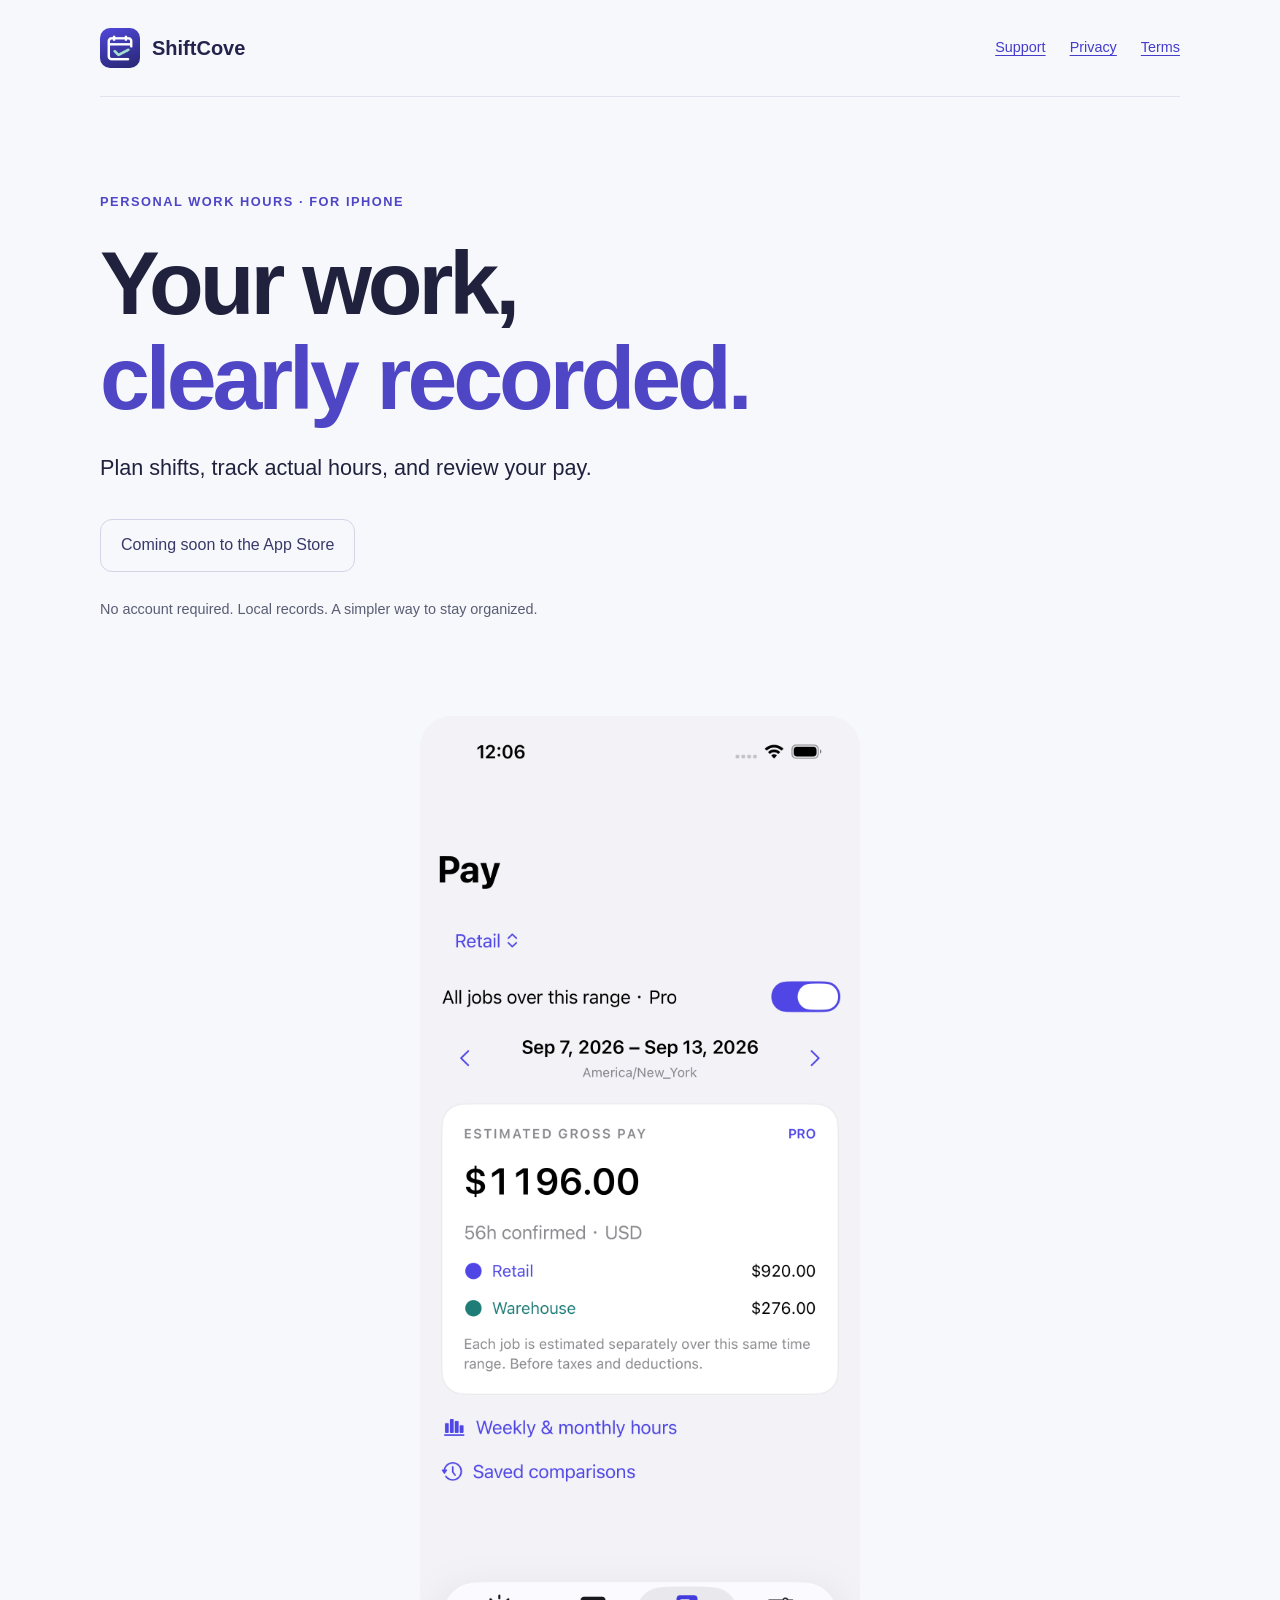
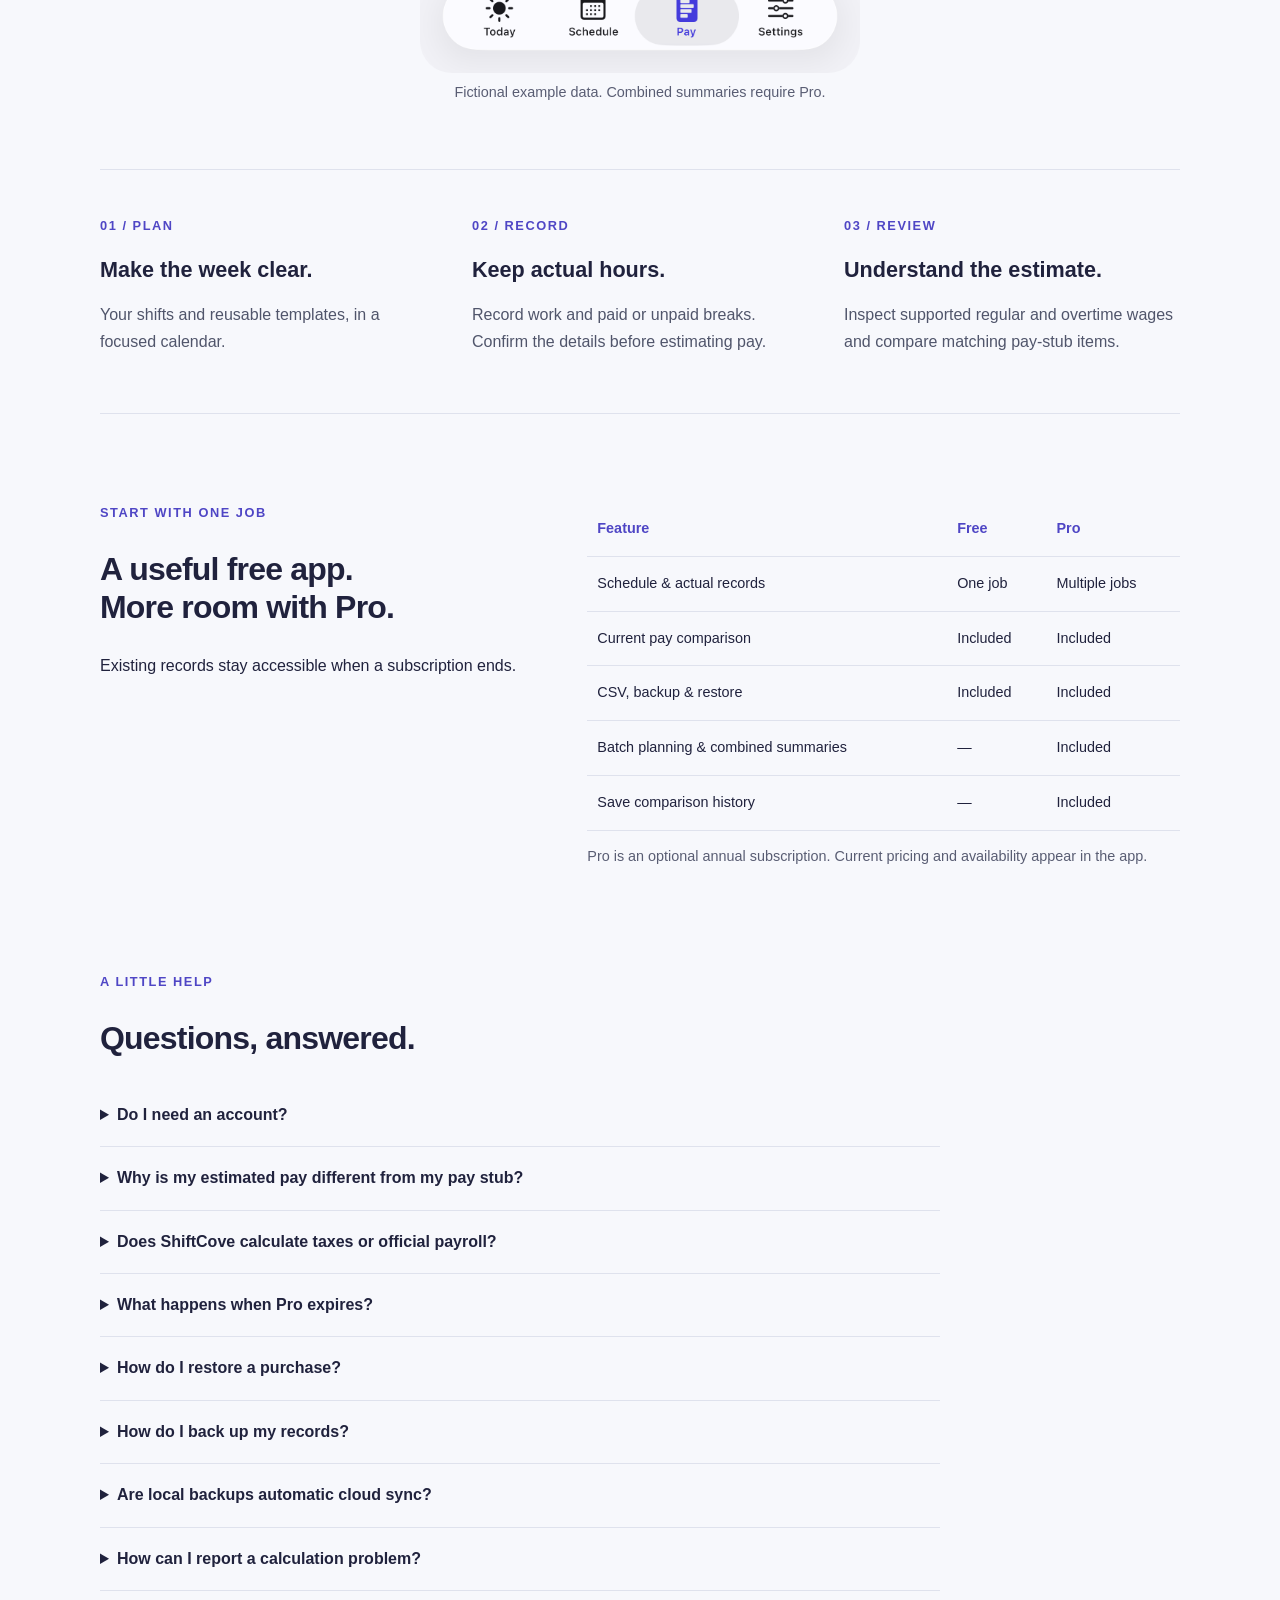
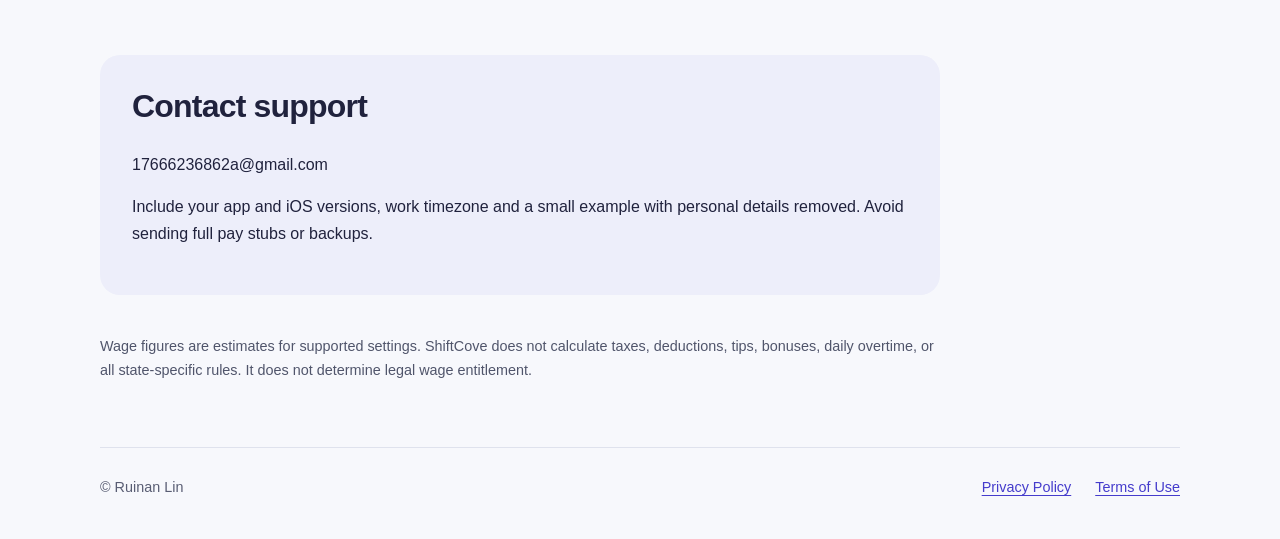
==== index.html @ efcfd252 "ShiftCove privacy, terms and support pages" ====
<!doctype html><html lang="en"><head><meta charset="utf-8"><meta name="viewport" content="width=device-width, initial-scale=1"><title>ShiftCove — Your work, clearly recorded</title><meta name="description" content="Plan shifts, record actual hours, and review supported gross-pay estimates."><link rel="icon" href="icon.png"><link rel="stylesheet" href="style.css"></head><body><header><a class="brand" href="index.html"><img src="icon.png" alt="" width="40" height="40">ShiftCove</a><nav aria-label="Main"><a href="index.html#support">Support</a><a href="privacy.html">Privacy</a><a href="terms.html">Terms</a></nav></header><main><section class="hero"><div class="eyebrow">PERSONAL WORK HOURS · FOR IPHONE</div><h1>Your work,<br><em>clearly recorded.</em></h1><p class="lead">Plan shifts, track actual hours, and review your pay.</p><span class="release">Coming soon to the App Store</span><p class="quiet">No account required. Local records. A simpler way to stay organized.</p></section>
<figure class="app-screen"><img src="app-overview.png" alt="ShiftCove Today with confirmed hours and estimated gross pay" width="440" loading="lazy"><figcaption>Fictional example data. Combined summaries require Pro.</figcaption></figure><section class="features" aria-label="Core tools"><article><span>01 / PLAN</span><h2>Make the week clear.</h2><p>Your shifts and reusable templates, in a focused calendar.</p></article><article><span>02 / RECORD</span><h2>Keep actual hours.</h2><p>Record work and paid or unpaid breaks. Confirm the details before estimating pay.</p></article><article><span>03 / REVIEW</span><h2>Understand the estimate.</h2><p>Inspect supported regular and overtime wages and compare matching pay-stub items.</p></article></section>
<section class="plans"><div><div class="eyebrow">START WITH ONE JOB</div><h2>A useful free app.<br>More room with Pro.</h2><p>Existing records stay accessible when a subscription ends.</p></div><div class="table-wrap"><table><thead><tr><th scope="col">Feature</th><th scope="col">Free</th><th scope="col">Pro</th></tr></thead><tbody><tr><th scope="row">Schedule & actual records</th><td>One job</td><td>Multiple jobs</td></tr><tr><th scope="row">Current pay comparison</th><td>Included</td><td>Included</td></tr><tr><th scope="row">CSV, backup & restore</th><td>Included</td><td>Included</td></tr><tr><th scope="row">Batch planning & combined summaries</th><td>—</td><td>Included</td></tr><tr><th scope="row">Save comparison history</th><td>—</td><td>Included</td></tr></tbody></table><p class="quiet">Pro is an optional annual subscription. Current pricing and availability appear in the app.</p></div></section>
<section id="support"><div class="eyebrow">A LITTLE HELP</div><h2>Questions, answered.</h2><details><summary>Do I need an account?</summary><p>No. ShiftCove does not require an account to keep work records.</p></details><details><summary>Why is my estimated pay different from my pay stub?</summary><p>Check that the job, period, time entries, unpaid breaks, rate, and overtime settings match. Compare the same regular-and-overtime gross wage items, not take-home pay or a gross total containing unsupported bonuses, tips, or other payments.</p></details><details><summary>Does ShiftCove calculate taxes or official payroll?</summary><p>No. It provides estimates for the supported settings you enter. It does not calculate taxes, deductions, or all state-specific rules.</p></details><details><summary>What happens when Pro expires?</summary><p>Your existing work records and saved comparisons remain available. You can continue using one primary job with the free tools. Adding records for other jobs and creating new Pro-only summaries require Pro.</p></details><details><summary>How do I restore a purchase?</summary><p>Open Settings, then choose Restore Purchases. Use the Apple Account that made the purchase. If the purchase cannot be verified, check your App Store subscription status and contact support.</p></details><details><summary>How do I back up my records?</summary><p>Open Settings and create a backup file. Store it in a location you trust. CSV exports are readable reports; use the backup format for restoring complete app data.</p></details><details><summary>Are local backups automatic cloud sync?</summary><p>No. ShiftCove does not provide automatic cross-device cloud sync. System device backups and files you save to a cloud drive are separate.</p></details><details><summary>How can I report a calculation problem?</summary><p>Contact 17666236862a@gmail.com with the app version, iOS version, timezone, selected rule, and a small example with personal details removed. Do not email a complete pay stub or full backup unless necessary and you understand what information it contains.</p></details></section><section class="contact"><h2>Contact support</h2><p>17666236862a@gmail.com</p><p>Include your app and iOS versions, work timezone and a small example with personal details removed. Avoid sending full pay stubs or backups.</p></section><aside class="notice">Wage figures are estimates for supported settings. ShiftCove does not calculate taxes, deductions, tips, bonuses, daily overtime, or all state-specific rules. It does not determine legal wage entitlement.</aside></main><footer><span>© Ruinan Lin</span><a href="privacy.html">Privacy Policy</a><a href="terms.html">Terms of Use</a></footer></body></html>
---- style.css ----
*{box-sizing:border-box}html{font-family:-apple-system,BlinkMacSystemFont,"Segoe UI",sans-serif;font-size:16px;scroll-behavior:smooth}body{margin:0;background:#f7f8fc;color:#20223d;line-height:1.65}a{color:#453ccc;text-underline-offset:.2em}a:focus-visible,summary:focus-visible{outline:3px solid #167d77;outline-offset:6px}header,main,footer{width:min(1080px,calc(100% - 48px));margin-inline:auto}header{display:flex;justify-content:space-between;align-items:center;gap:24px;padding:28px 0;border-bottom:1px solid #e0e2ed}nav{display:flex;gap:24px;font-size:.9rem}.brand{display:flex;align-items:center;gap:12px;text-decoration:none;color:#24234d;font-weight:700;font-size:1.25rem}.brand img{border-radius:10px}.hero{padding:94px 0 80px;max-width:840px}.eyebrow,article>span{font-size:.8rem;letter-spacing:.12em;font-weight:700;color:#4f46c5}h1{font-size:clamp(2.8rem,7vw,5.7rem);line-height:1.06;letter-spacing:-.045em;font-weight:650;margin:24px 0}h1 em{font-style:normal;color:#4f46c5}.lead{font-size:1.35rem;max-width:580px}.release{display:inline-block;border:1px solid #d3d5e7;border-radius:12px;padding:12px 20px;margin:12px 0;color:#393969}.quiet{font-size:.9rem;color:#595d73}.features{display:grid;grid-template-columns:repeat(3,1fr);border-top:1px solid #dfe2ed;border-bottom:1px solid #dfe2ed;gap:36px;padding:42px 0}.features h2{font-size:1.35rem;line-height:1.3}.features p{color:#50556b}.plans{display:grid;grid-template-columns:1fr 1.4fr;gap:64px;padding:88px 0}.plans h2,#support h2,.contact h2{font-size:2rem;line-height:1.2;letter-spacing:-.025em}.table-wrap{overflow:auto}table{width:100%;border-collapse:collapse;font-size:.9rem;text-align:left}th,td{padding:15px 10px;border-bottom:1px solid #dfe2ed}thead{color:#4f46c5}tbody th{font-weight:500}#support{padding:0 0 64px;max-width:840px}details{border-bottom:1px solid #dfe2ed;padding:18px 0}summary{cursor:pointer;font-weight:600}details p{color:#50556b;max-width:760px}.contact{background:#edeefa;padding:32px;border-radius:20px;max-width:840px}.contact h2{margin-top:0}.notice{font-size:.9rem;color:#50556b;margin:40px 0 64px;max-width:840px}.legal{max-width:780px;padding:64px 0}.legal h1{font-size:3rem;margin:0 0 40px}.legal p{margin-bottom:28px;overflow-wrap:anywhere}footer{display:flex;gap:24px;flex-wrap:wrap;padding:28px 0 40px;border-top:1px solid #dfe2ed;font-size:.9rem;color:#595d73}footer span{margin-right:auto}@media(max-width:720px){header{align-items:flex-start;flex-direction:column;gap:18px}.hero{padding:56px 0}.features,.plans{grid-template-columns:1fr;gap:24px}.plans{padding:56px 0}.features{padding:28px 0;gap:12px}.features article{padding:10px 0}.contact{padding:24px}.legal{padding:40px 0}.legal h1{font-size:2.5rem}}@media(prefers-reduced-motion:reduce){html{scroll-behavior:auto}}
.app-screen{margin:0 auto 64px;text-align:center}.app-screen img{max-width:min(100%,440px);height:auto;border-radius:32px}.app-screen figcaption{font-size:.9rem;color:#595d73}
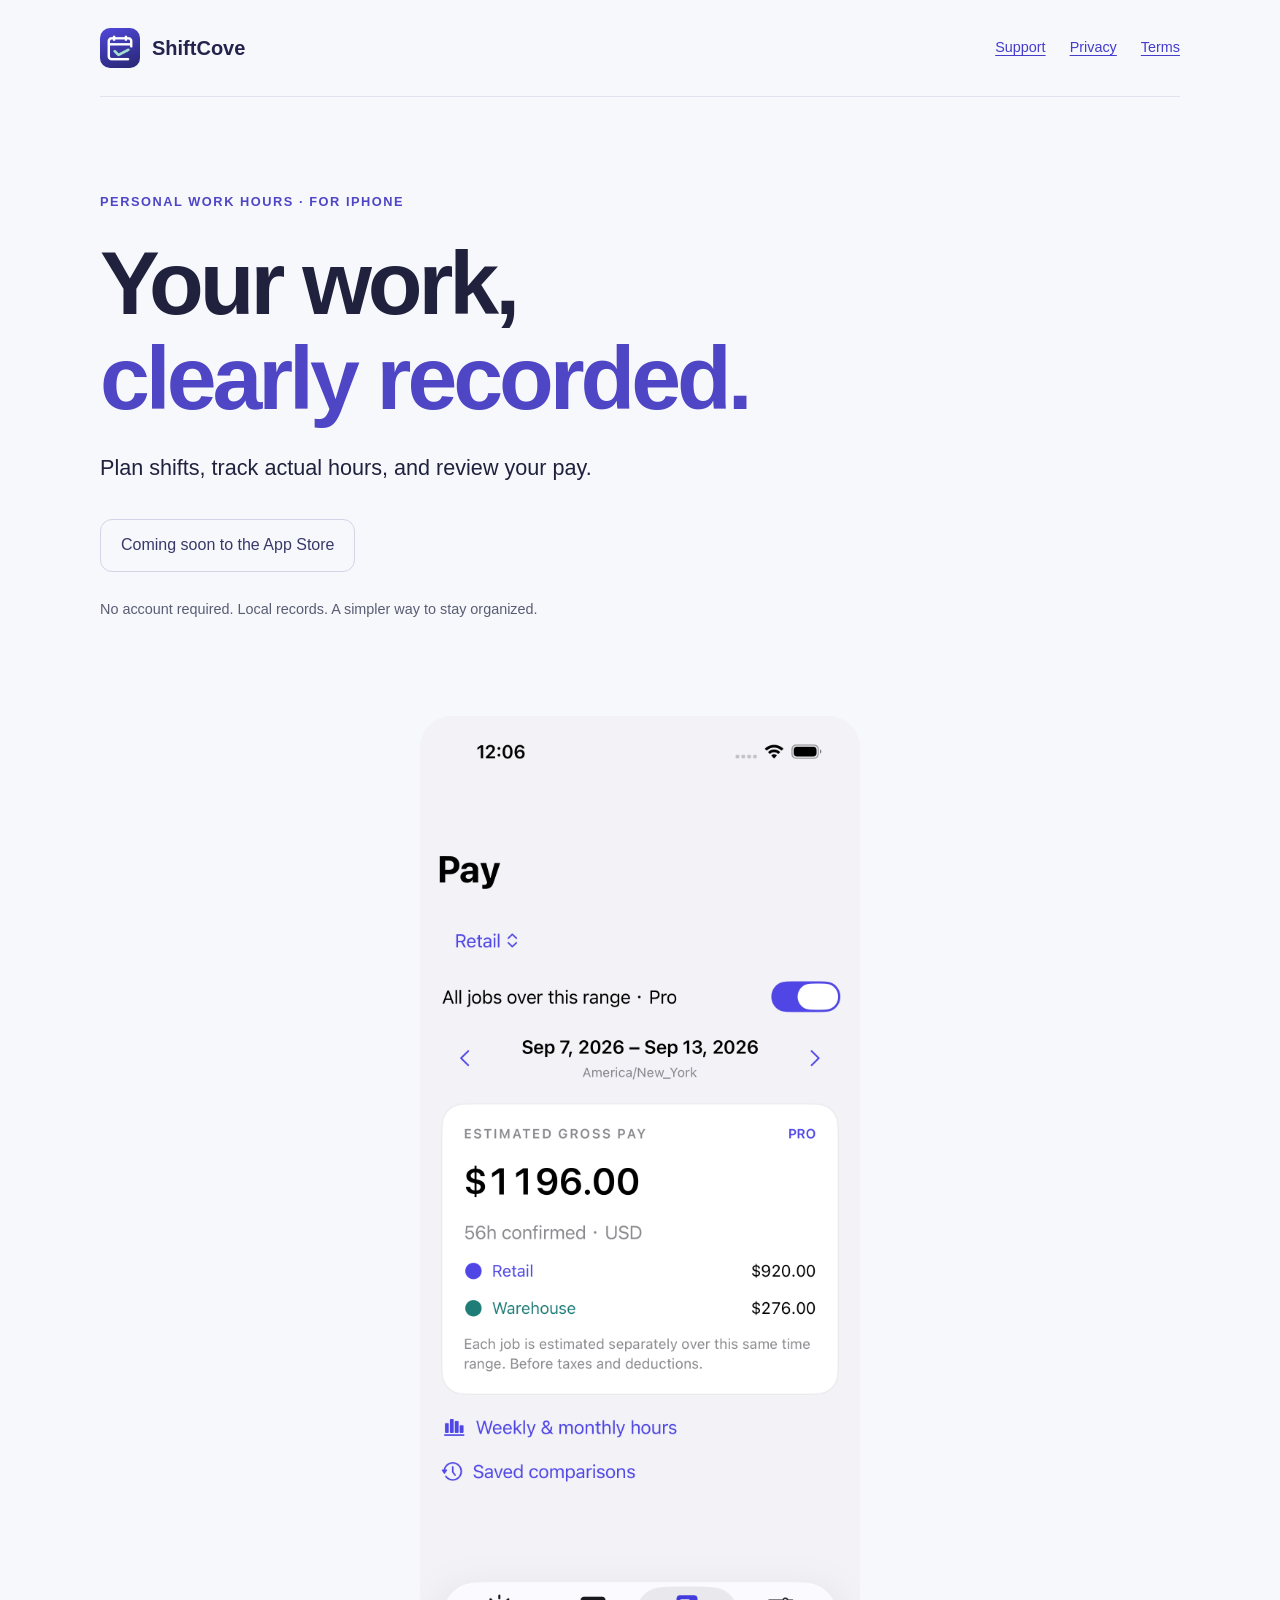
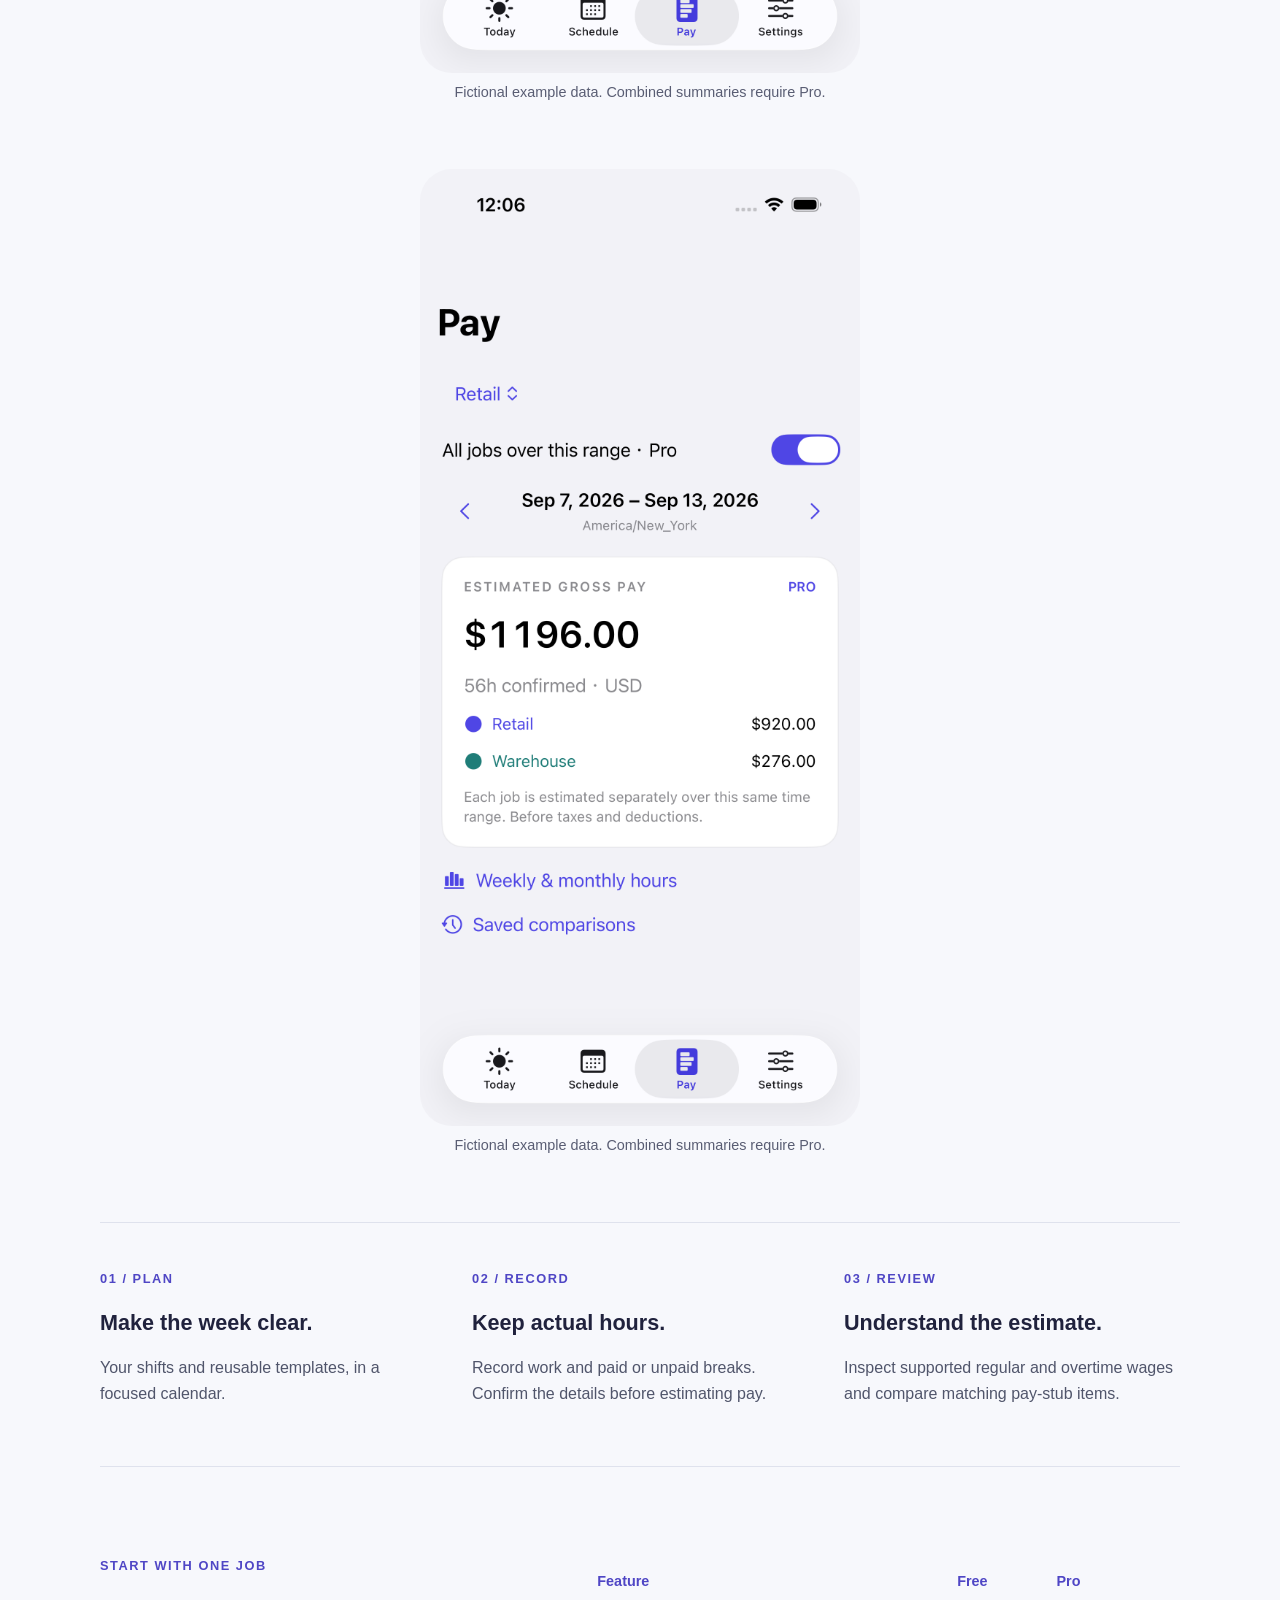
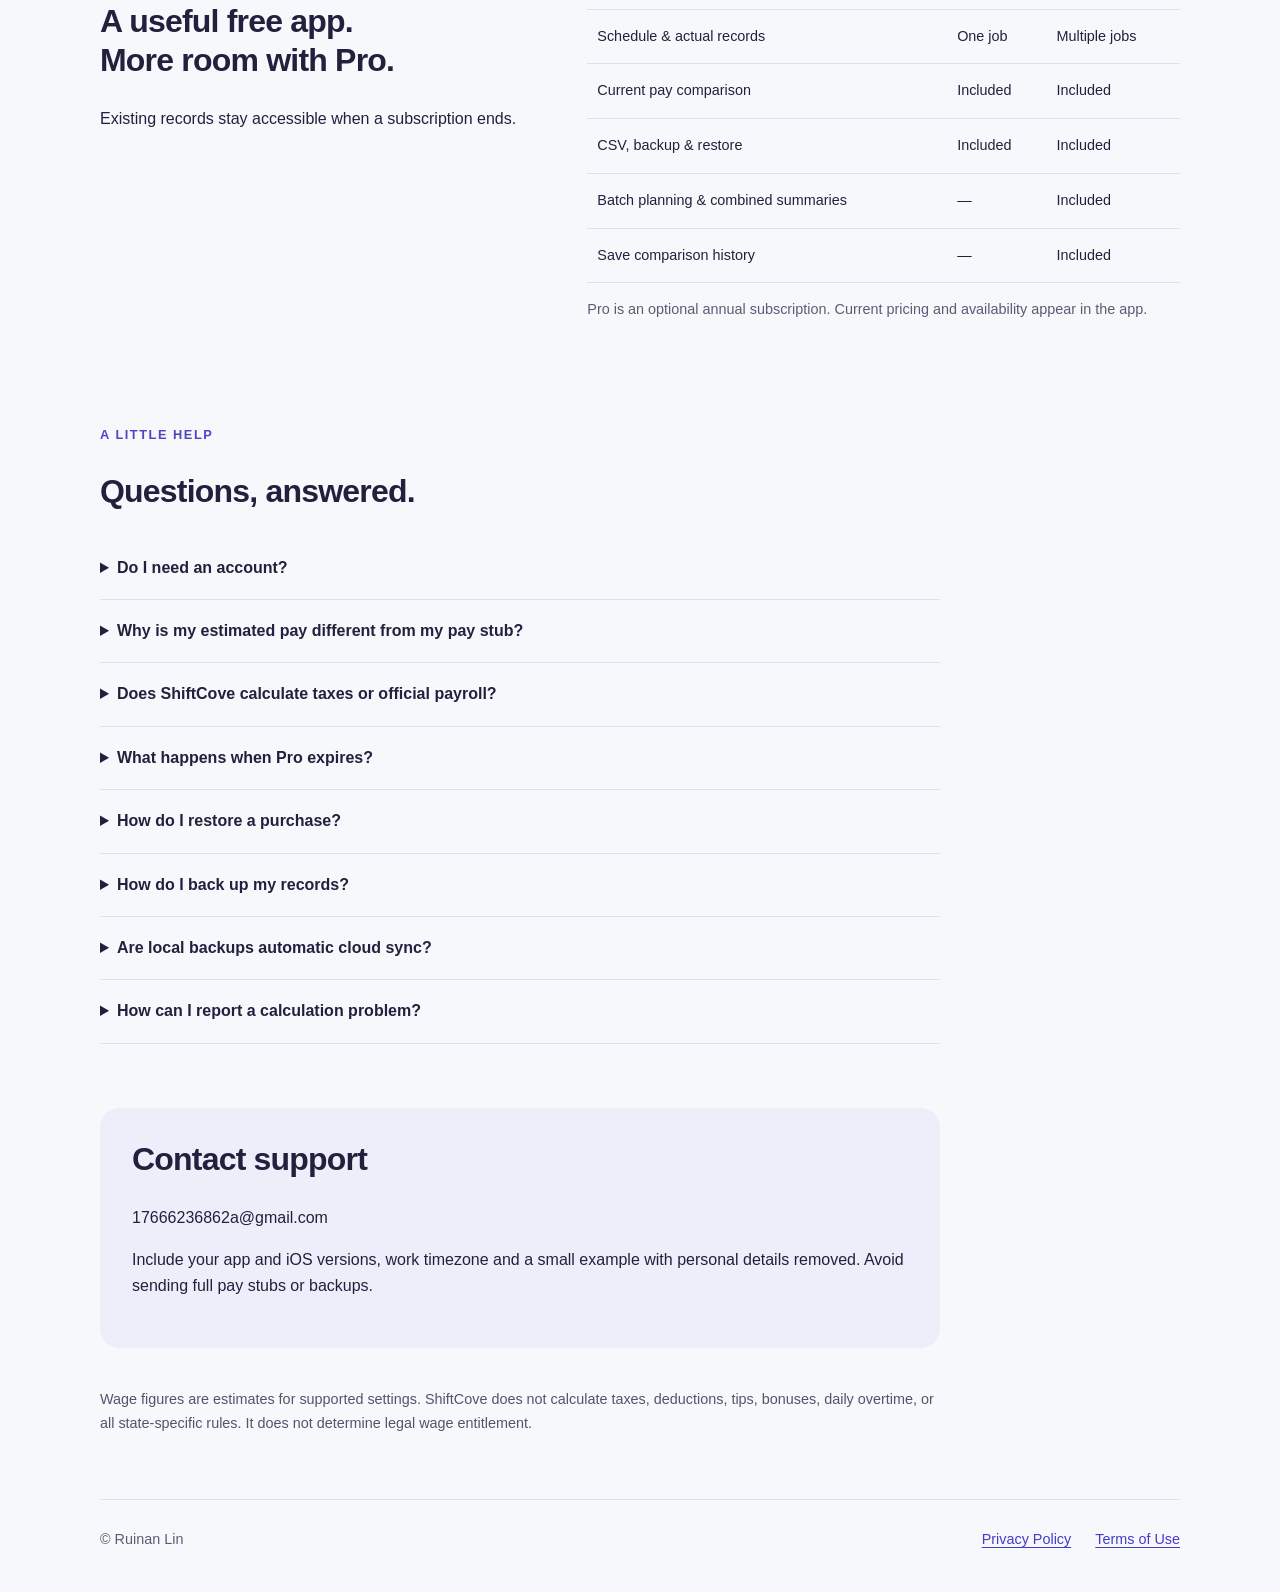
==== commit a6fb15ed: "Add full subscription terms; refresh support page" ====
--- a/index.html
+++ b/index.html
@@ -1,4 +1,4 @@
 <!doctype html><html lang="en"><head><meta charset="utf-8"><meta name="viewport" content="width=device-width, initial-scale=1"><title>ShiftCove — Your work, clearly recorded</title><meta name="description" content="Plan shifts, record actual hours, and review supported gross-pay estimates."><link rel="icon" href="icon.png"><link rel="stylesheet" href="style.css"></head><body><header><a class="brand" href="index.html"><img src="icon.png" alt="" width="40" height="40">ShiftCove</a><nav aria-label="Main"><a href="index.html#support">Support</a><a href="privacy.html">Privacy</a><a href="terms.html">Terms</a></nav></header><main><section class="hero"><div class="eyebrow">PERSONAL WORK HOURS · FOR IPHONE</div><h1>Your work,<br><em>clearly recorded.</em></h1><p class="lead">Plan shifts, track actual hours, and review your pay.</p><span class="release">Coming soon to the App Store</span><p class="quiet">No account required. Local records. A simpler way to stay organized.</p></section>
-<figure class="app-screen"><img src="app-overview.png" alt="ShiftCove Today with confirmed hours and estimated gross pay" width="440" loading="lazy"><figcaption>Fictional example data. Combined summaries require Pro.</figcaption></figure><section class="features" aria-label="Core tools"><article><span>01 / PLAN</span><h2>Make the week clear.</h2><p>Your shifts and reusable templates, in a focused calendar.</p></article><article><span>02 / RECORD</span><h2>Keep actual hours.</h2><p>Record work and paid or unpaid breaks. Confirm the details before estimating pay.</p></article><article><span>03 / REVIEW</span><h2>Understand the estimate.</h2><p>Inspect supported regular and overtime wages and compare matching pay-stub items.</p></article></section>
+<figure class="app-screen"><img src="app-overview.png" alt="ShiftCove Today with confirmed hours and estimated gross pay" width="440" loading="lazy"><figcaption>Fictional example data. Combined summaries require Pro.</figcaption></figure><figure class="app-screen"><img src="app-overview.png" alt="ShiftCove Today with confirmed hours and estimated gross pay" width="440" loading="lazy"><figcaption>Fictional example data. Combined summaries require Pro.</figcaption></figure><section class="features" aria-label="Core tools"><article><span>01 / PLAN</span><h2>Make the week clear.</h2><p>Your shifts and reusable templates, in a focused calendar.</p></article><article><span>02 / RECORD</span><h2>Keep actual hours.</h2><p>Record work and paid or unpaid breaks. Confirm the details before estimating pay.</p></article><article><span>03 / REVIEW</span><h2>Understand the estimate.</h2><p>Inspect supported regular and overtime wages and compare matching pay-stub items.</p></article></section>
 <section class="plans"><div><div class="eyebrow">START WITH ONE JOB</div><h2>A useful free app.<br>More room with Pro.</h2><p>Existing records stay accessible when a subscription ends.</p></div><div class="table-wrap"><table><thead><tr><th scope="col">Feature</th><th scope="col">Free</th><th scope="col">Pro</th></tr></thead><tbody><tr><th scope="row">Schedule & actual records</th><td>One job</td><td>Multiple jobs</td></tr><tr><th scope="row">Current pay comparison</th><td>Included</td><td>Included</td></tr><tr><th scope="row">CSV, backup & restore</th><td>Included</td><td>Included</td></tr><tr><th scope="row">Batch planning & combined summaries</th><td>—</td><td>Included</td></tr><tr><th scope="row">Save comparison history</th><td>—</td><td>Included</td></tr></tbody></table><p class="quiet">Pro is an optional annual subscription. Current pricing and availability appear in the app.</p></div></section>
 <section id="support"><div class="eyebrow">A LITTLE HELP</div><h2>Questions, answered.</h2><details><summary>Do I need an account?</summary><p>No. ShiftCove does not require an account to keep work records.</p></details><details><summary>Why is my estimated pay different from my pay stub?</summary><p>Check that the job, period, time entries, unpaid breaks, rate, and overtime settings match. Compare the same regular-and-overtime gross wage items, not take-home pay or a gross total containing unsupported bonuses, tips, or other payments.</p></details><details><summary>Does ShiftCove calculate taxes or official payroll?</summary><p>No. It provides estimates for the supported settings you enter. It does not calculate taxes, deductions, or all state-specific rules.</p></details><details><summary>What happens when Pro expires?</summary><p>Your existing work records and saved comparisons remain available. You can continue using one primary job with the free tools. Adding records for other jobs and creating new Pro-only summaries require Pro.</p></details><details><summary>How do I restore a purchase?</summary><p>Open Settings, then choose Restore Purchases. Use the Apple Account that made the purchase. If the purchase cannot be verified, check your App Store subscription status and contact support.</p></details><details><summary>How do I back up my records?</summary><p>Open Settings and create a backup file. Store it in a location you trust. CSV exports are readable reports; use the backup format for restoring complete app data.</p></details><details><summary>Are local backups automatic cloud sync?</summary><p>No. ShiftCove does not provide automatic cross-device cloud sync. System device backups and files you save to a cloud drive are separate.</p></details><details><summary>How can I report a calculation problem?</summary><p>Contact 17666236862a@gmail.com with the app version, iOS version, timezone, selected rule, and a small example with personal details removed. Do not email a complete pay stub or full backup unless necessary and you understand what information it contains.</p></details></section><section class="contact"><h2>Contact support</h2><p>17666236862a@gmail.com</p><p>Include your app and iOS versions, work timezone and a small example with personal details removed. Avoid sending full pay stubs or backups.</p></section><aside class="notice">Wage figures are estimates for supported settings. ShiftCove does not calculate taxes, deductions, tips, bonuses, daily overtime, or all state-specific rules. It does not determine legal wage entitlement.</aside></main><footer><span>© Ruinan Lin</span><a href="privacy.html">Privacy Policy</a><a href="terms.html">Terms of Use</a></footer></body></html>
--- a/style.css
+++ b/style.css
@@ -1,2 +1,4 @@
 *{box-sizing:border-box}html{font-family:-apple-system,BlinkMacSystemFont,"Segoe UI",sans-serif;font-size:16px;scroll-behavior:smooth}body{margin:0;background:#f7f8fc;color:#20223d;line-height:1.65}a{color:#453ccc;text-underline-offset:.2em}a:focus-visible,summary:focus-visible{outline:3px solid #167d77;outline-offset:6px}header,main,footer{width:min(1080px,calc(100% - 48px));margin-inline:auto}header{display:flex;justify-content:space-between;align-items:center;gap:24px;padding:28px 0;border-bottom:1px solid #e0e2ed}nav{display:flex;gap:24px;font-size:.9rem}.brand{display:flex;align-items:center;gap:12px;text-decoration:none;color:#24234d;font-weight:700;font-size:1.25rem}.brand img{border-radius:10px}.hero{padding:94px 0 80px;max-width:840px}.eyebrow,article>span{font-size:.8rem;letter-spacing:.12em;font-weight:700;color:#4f46c5}h1{font-size:clamp(2.8rem,7vw,5.7rem);line-height:1.06;letter-spacing:-.045em;font-weight:650;margin:24px 0}h1 em{font-style:normal;color:#4f46c5}.lead{font-size:1.35rem;max-width:580px}.release{display:inline-block;border:1px solid #d3d5e7;border-radius:12px;padding:12px 20px;margin:12px 0;color:#393969}.quiet{font-size:.9rem;color:#595d73}.features{display:grid;grid-template-columns:repeat(3,1fr);border-top:1px solid #dfe2ed;border-bottom:1px solid #dfe2ed;gap:36px;padding:42px 0}.features h2{font-size:1.35rem;line-height:1.3}.features p{color:#50556b}.plans{display:grid;grid-template-columns:1fr 1.4fr;gap:64px;padding:88px 0}.plans h2,#support h2,.contact h2{font-size:2rem;line-height:1.2;letter-spacing:-.025em}.table-wrap{overflow:auto}table{width:100%;border-collapse:collapse;font-size:.9rem;text-align:left}th,td{padding:15px 10px;border-bottom:1px solid #dfe2ed}thead{color:#4f46c5}tbody th{font-weight:500}#support{padding:0 0 64px;max-width:840px}details{border-bottom:1px solid #dfe2ed;padding:18px 0}summary{cursor:pointer;font-weight:600}details p{color:#50556b;max-width:760px}.contact{background:#edeefa;padding:32px;border-radius:20px;max-width:840px}.contact h2{margin-top:0}.notice{font-size:.9rem;color:#50556b;margin:40px 0 64px;max-width:840px}.legal{max-width:780px;padding:64px 0}.legal h1{font-size:3rem;margin:0 0 40px}.legal p{margin-bottom:28px;overflow-wrap:anywhere}footer{display:flex;gap:24px;flex-wrap:wrap;padding:28px 0 40px;border-top:1px solid #dfe2ed;font-size:.9rem;color:#595d73}footer span{margin-right:auto}@media(max-width:720px){header{align-items:flex-start;flex-direction:column;gap:18px}.hero{padding:56px 0}.features,.plans{grid-template-columns:1fr;gap:24px}.plans{padding:56px 0}.features{padding:28px 0;gap:12px}.features article{padding:10px 0}.contact{padding:24px}.legal{padding:40px 0}.legal h1{font-size:2.5rem}}@media(prefers-reduced-motion:reduce){html{scroll-behavior:auto}}
 .app-screen{margin:0 auto 64px;text-align:center}.app-screen img{max-width:min(100%,440px);height:auto;border-radius:32px}.app-screen figcaption{font-size:.9rem;color:#595d73}
+
+.app-screen{margin:0 auto 64px;text-align:center}.app-screen img{max-width:min(100%,440px);height:auto;border-radius:32px}.app-screen figcaption{font-size:.9rem;color:#595d73}
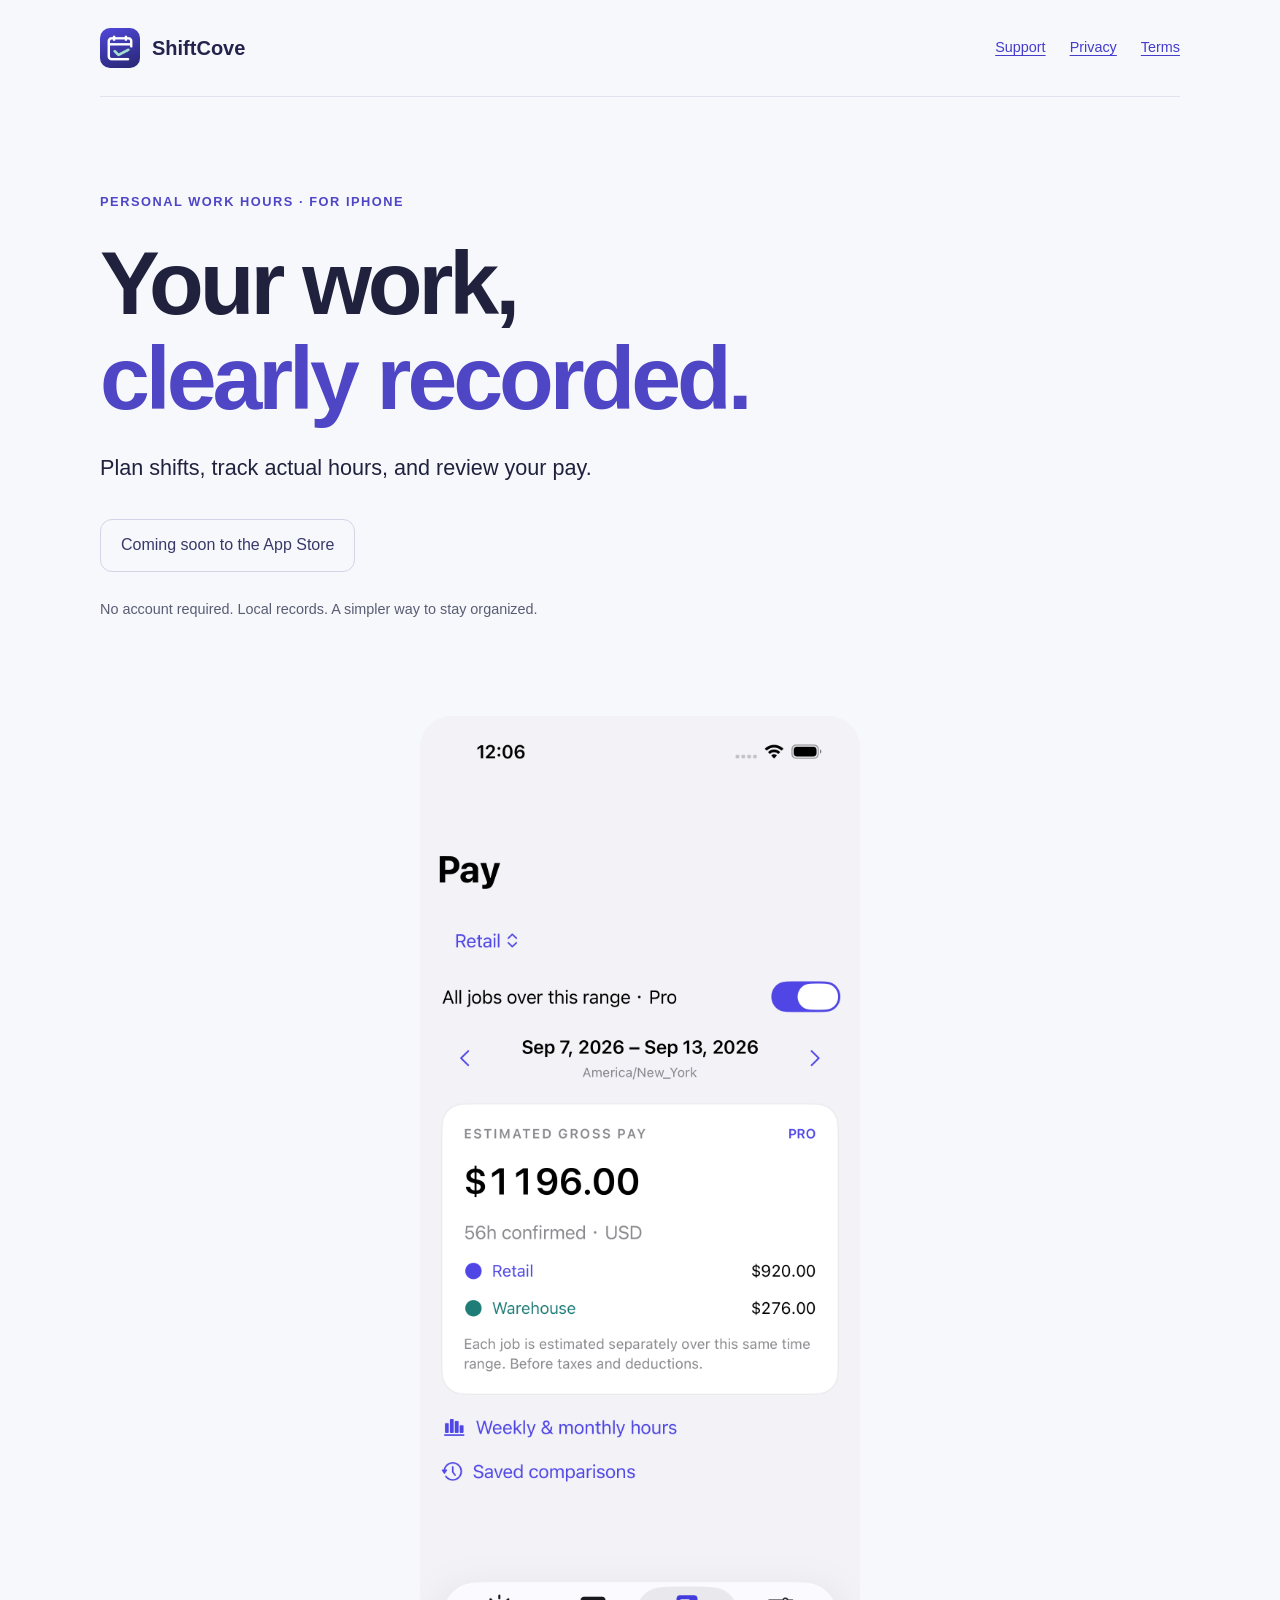
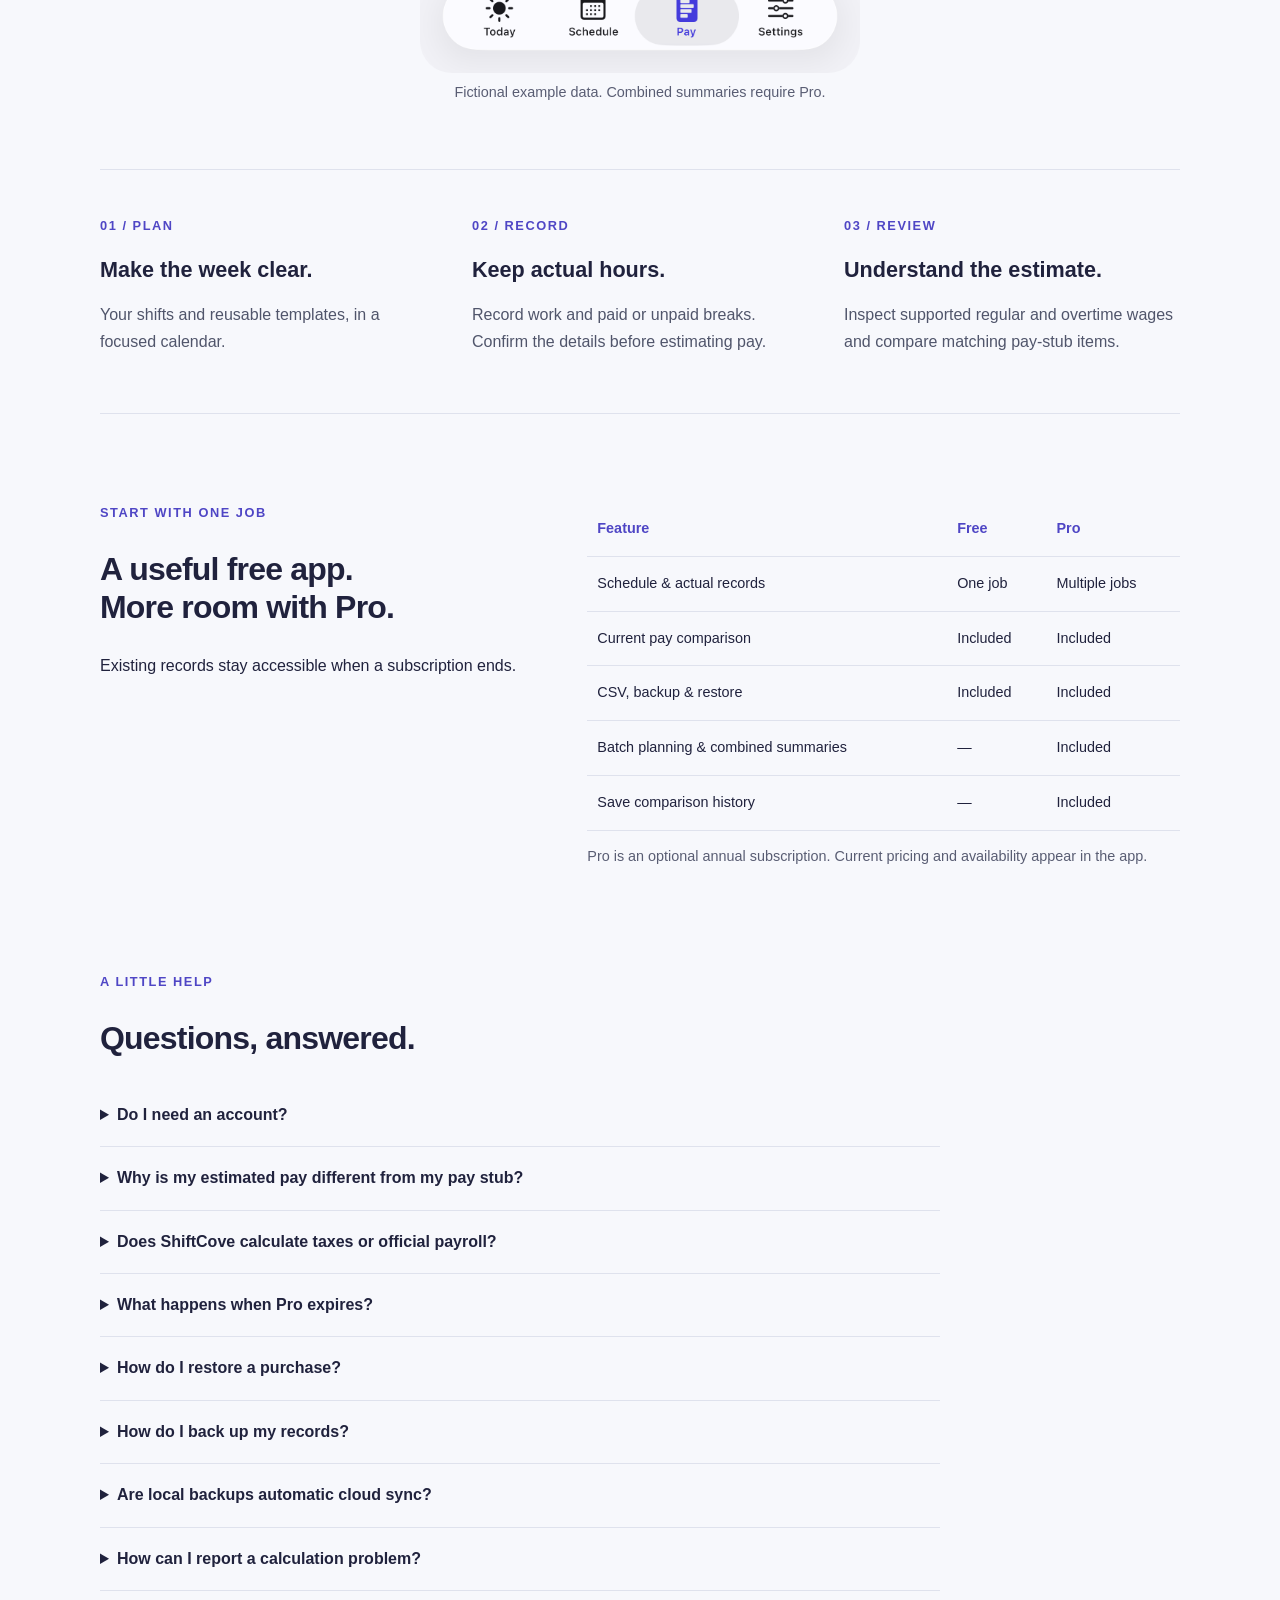
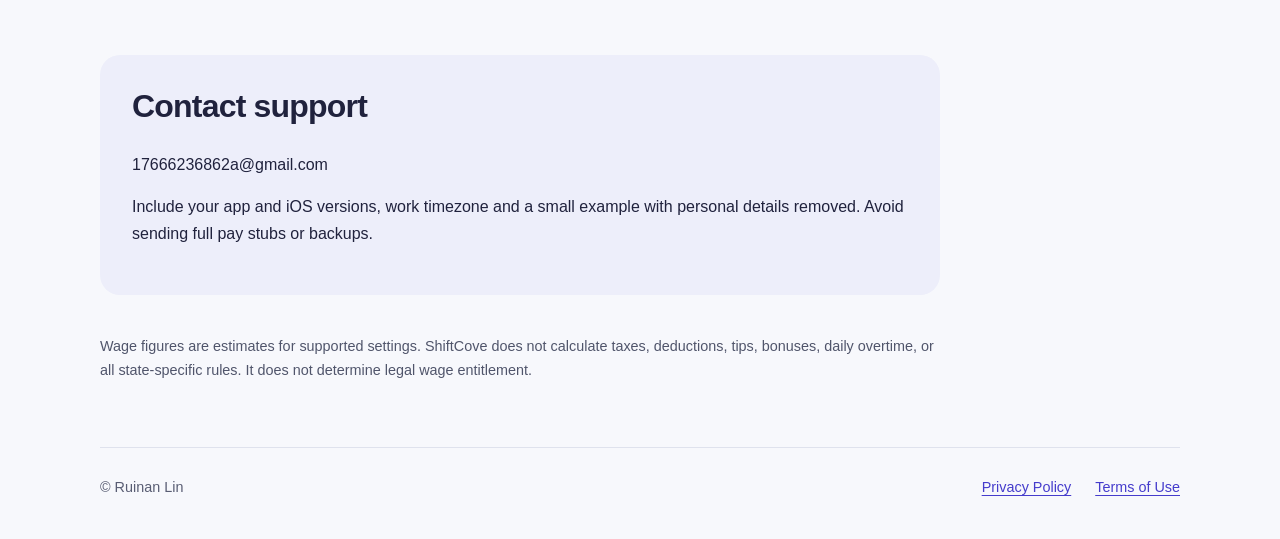
==== commit 73407b0b: "Deduplicate the home screenshot and point every nav Support link at support.html" ====
--- a/index.html
+++ b/index.html
@@ -1,4 +1,4 @@
-<!doctype html><html lang="en"><head><meta charset="utf-8"><meta name="viewport" content="width=device-width, initial-scale=1"><title>ShiftCove — Your work, clearly recorded</title><meta name="description" content="Plan shifts, record actual hours, and review supported gross-pay estimates."><link rel="icon" href="icon.png"><link rel="stylesheet" href="style.css"></head><body><header><a class="brand" href="index.html"><img src="icon.png" alt="" width="40" height="40">ShiftCove</a><nav aria-label="Main"><a href="index.html#support">Support</a><a href="privacy.html">Privacy</a><a href="terms.html">Terms</a></nav></header><main><section class="hero"><div class="eyebrow">PERSONAL WORK HOURS · FOR IPHONE</div><h1>Your work,<br><em>clearly recorded.</em></h1><p class="lead">Plan shifts, track actual hours, and review your pay.</p><span class="release">Coming soon to the App Store</span><p class="quiet">No account required. Local records. A simpler way to stay organized.</p></section>
-<figure class="app-screen"><img src="app-overview.png" alt="ShiftCove Today with confirmed hours and estimated gross pay" width="440" loading="lazy"><figcaption>Fictional example data. Combined summaries require Pro.</figcaption></figure><figure class="app-screen"><img src="app-overview.png" alt="ShiftCove Today with confirmed hours and estimated gross pay" width="440" loading="lazy"><figcaption>Fictional example data. Combined summaries require Pro.</figcaption></figure><section class="features" aria-label="Core tools"><article><span>01 / PLAN</span><h2>Make the week clear.</h2><p>Your shifts and reusable templates, in a focused calendar.</p></article><article><span>02 / RECORD</span><h2>Keep actual hours.</h2><p>Record work and paid or unpaid breaks. Confirm the details before estimating pay.</p></article><article><span>03 / REVIEW</span><h2>Understand the estimate.</h2><p>Inspect supported regular and overtime wages and compare matching pay-stub items.</p></article></section>
+<!doctype html><html lang="en"><head><meta charset="utf-8"><meta name="viewport" content="width=device-width, initial-scale=1"><title>ShiftCove — Your work, clearly recorded</title><meta name="description" content="Plan shifts, record actual hours, and review supported gross-pay estimates."><link rel="icon" href="icon.png"><link rel="stylesheet" href="style.css"></head><body><header><a class="brand" href="index.html"><img src="icon.png" alt="" width="40" height="40">ShiftCove</a><nav aria-label="Main"><a href="support.html">Support</a><a href="privacy.html">Privacy</a><a href="terms.html">Terms</a></nav></header><main><section class="hero"><div class="eyebrow">PERSONAL WORK HOURS · FOR IPHONE</div><h1>Your work,<br><em>clearly recorded.</em></h1><p class="lead">Plan shifts, track actual hours, and review your pay.</p><span class="release">Coming soon to the App Store</span><p class="quiet">No account required. Local records. A simpler way to stay organized.</p></section>
+<figure class="app-screen"><img src="app-overview.png" alt="ShiftCove Today with confirmed hours and estimated gross pay" width="440" loading="lazy"><figcaption>Fictional example data. Combined summaries require Pro.</figcaption></figure><section class="features" aria-label="Core tools"><article><span>01 / PLAN</span><h2>Make the week clear.</h2><p>Your shifts and reusable templates, in a focused calendar.</p></article><article><span>02 / RECORD</span><h2>Keep actual hours.</h2><p>Record work and paid or unpaid breaks. Confirm the details before estimating pay.</p></article><article><span>03 / REVIEW</span><h2>Understand the estimate.</h2><p>Inspect supported regular and overtime wages and compare matching pay-stub items.</p></article></section>
 <section class="plans"><div><div class="eyebrow">START WITH ONE JOB</div><h2>A useful free app.<br>More room with Pro.</h2><p>Existing records stay accessible when a subscription ends.</p></div><div class="table-wrap"><table><thead><tr><th scope="col">Feature</th><th scope="col">Free</th><th scope="col">Pro</th></tr></thead><tbody><tr><th scope="row">Schedule & actual records</th><td>One job</td><td>Multiple jobs</td></tr><tr><th scope="row">Current pay comparison</th><td>Included</td><td>Included</td></tr><tr><th scope="row">CSV, backup & restore</th><td>Included</td><td>Included</td></tr><tr><th scope="row">Batch planning & combined summaries</th><td>—</td><td>Included</td></tr><tr><th scope="row">Save comparison history</th><td>—</td><td>Included</td></tr></tbody></table><p class="quiet">Pro is an optional annual subscription. Current pricing and availability appear in the app.</p></div></section>
 <section id="support"><div class="eyebrow">A LITTLE HELP</div><h2>Questions, answered.</h2><details><summary>Do I need an account?</summary><p>No. ShiftCove does not require an account to keep work records.</p></details><details><summary>Why is my estimated pay different from my pay stub?</summary><p>Check that the job, period, time entries, unpaid breaks, rate, and overtime settings match. Compare the same regular-and-overtime gross wage items, not take-home pay or a gross total containing unsupported bonuses, tips, or other payments.</p></details><details><summary>Does ShiftCove calculate taxes or official payroll?</summary><p>No. It provides estimates for the supported settings you enter. It does not calculate taxes, deductions, or all state-specific rules.</p></details><details><summary>What happens when Pro expires?</summary><p>Your existing work records and saved comparisons remain available. You can continue using one primary job with the free tools. Adding records for other jobs and creating new Pro-only summaries require Pro.</p></details><details><summary>How do I restore a purchase?</summary><p>Open Settings, then choose Restore Purchases. Use the Apple Account that made the purchase. If the purchase cannot be verified, check your App Store subscription status and contact support.</p></details><details><summary>How do I back up my records?</summary><p>Open Settings and create a backup file. Store it in a location you trust. CSV exports are readable reports; use the backup format for restoring complete app data.</p></details><details><summary>Are local backups automatic cloud sync?</summary><p>No. ShiftCove does not provide automatic cross-device cloud sync. System device backups and files you save to a cloud drive are separate.</p></details><details><summary>How can I report a calculation problem?</summary><p>Contact 17666236862a@gmail.com with the app version, iOS version, timezone, selected rule, and a small example with personal details removed. Do not email a complete pay stub or full backup unless necessary and you understand what information it contains.</p></details></section><section class="contact"><h2>Contact support</h2><p>17666236862a@gmail.com</p><p>Include your app and iOS versions, work timezone and a small example with personal details removed. Avoid sending full pay stubs or backups.</p></section><aside class="notice">Wage figures are estimates for supported settings. ShiftCove does not calculate taxes, deductions, tips, bonuses, daily overtime, or all state-specific rules. It does not determine legal wage entitlement.</aside></main><footer><span>© Ruinan Lin</span><a href="privacy.html">Privacy Policy</a><a href="terms.html">Terms of Use</a></footer></body></html>
--- a/style.css
+++ b/style.css
@@ -1,4 +1,3 @@
 *{box-sizing:border-box}html{font-family:-apple-system,BlinkMacSystemFont,"Segoe UI",sans-serif;font-size:16px;scroll-behavior:smooth}body{margin:0;background:#f7f8fc;color:#20223d;line-height:1.65}a{color:#453ccc;text-underline-offset:.2em}a:focus-visible,summary:focus-visible{outline:3px solid #167d77;outline-offset:6px}header,main,footer{width:min(1080px,calc(100% - 48px));margin-inline:auto}header{display:flex;justify-content:space-between;align-items:center;gap:24px;padding:28px 0;border-bottom:1px solid #e0e2ed}nav{display:flex;gap:24px;font-size:.9rem}.brand{display:flex;align-items:center;gap:12px;text-decoration:none;color:#24234d;font-weight:700;font-size:1.25rem}.brand img{border-radius:10px}.hero{padding:94px 0 80px;max-width:840px}.eyebrow,article>span{font-size:.8rem;letter-spacing:.12em;font-weight:700;color:#4f46c5}h1{font-size:clamp(2.8rem,7vw,5.7rem);line-height:1.06;letter-spacing:-.045em;font-weight:650;margin:24px 0}h1 em{font-style:normal;color:#4f46c5}.lead{font-size:1.35rem;max-width:580px}.release{display:inline-block;border:1px solid #d3d5e7;border-radius:12px;padding:12px 20px;margin:12px 0;color:#393969}.quiet{font-size:.9rem;color:#595d73}.features{display:grid;grid-template-columns:repeat(3,1fr);border-top:1px solid #dfe2ed;border-bottom:1px solid #dfe2ed;gap:36px;padding:42px 0}.features h2{font-size:1.35rem;line-height:1.3}.features p{color:#50556b}.plans{display:grid;grid-template-columns:1fr 1.4fr;gap:64px;padding:88px 0}.plans h2,#support h2,.contact h2{font-size:2rem;line-height:1.2;letter-spacing:-.025em}.table-wrap{overflow:auto}table{width:100%;border-collapse:collapse;font-size:.9rem;text-align:left}th,td{padding:15px 10px;border-bottom:1px solid #dfe2ed}thead{color:#4f46c5}tbody th{font-weight:500}#support{padding:0 0 64px;max-width:840px}details{border-bottom:1px solid #dfe2ed;padding:18px 0}summary{cursor:pointer;font-weight:600}details p{color:#50556b;max-width:760px}.contact{background:#edeefa;padding:32px;border-radius:20px;max-width:840px}.contact h2{margin-top:0}.notice{font-size:.9rem;color:#50556b;margin:40px 0 64px;max-width:840px}.legal{max-width:780px;padding:64px 0}.legal h1{font-size:3rem;margin:0 0 40px}.legal p{margin-bottom:28px;overflow-wrap:anywhere}footer{display:flex;gap:24px;flex-wrap:wrap;padding:28px 0 40px;border-top:1px solid #dfe2ed;font-size:.9rem;color:#595d73}footer span{margin-right:auto}@media(max-width:720px){header{align-items:flex-start;flex-direction:column;gap:18px}.hero{padding:56px 0}.features,.plans{grid-template-columns:1fr;gap:24px}.plans{padding:56px 0}.features{padding:28px 0;gap:12px}.features article{padding:10px 0}.contact{padding:24px}.legal{padding:40px 0}.legal h1{font-size:2.5rem}}@media(prefers-reduced-motion:reduce){html{scroll-behavior:auto}}
 .app-screen{margin:0 auto 64px;text-align:center}.app-screen img{max-width:min(100%,440px);height:auto;border-radius:32px}.app-screen figcaption{font-size:.9rem;color:#595d73}
 
-.app-screen{margin:0 auto 64px;text-align:center}.app-screen img{max-width:min(100%,440px);height:auto;border-radius:32px}.app-screen figcaption{font-size:.9rem;color:#595d73}
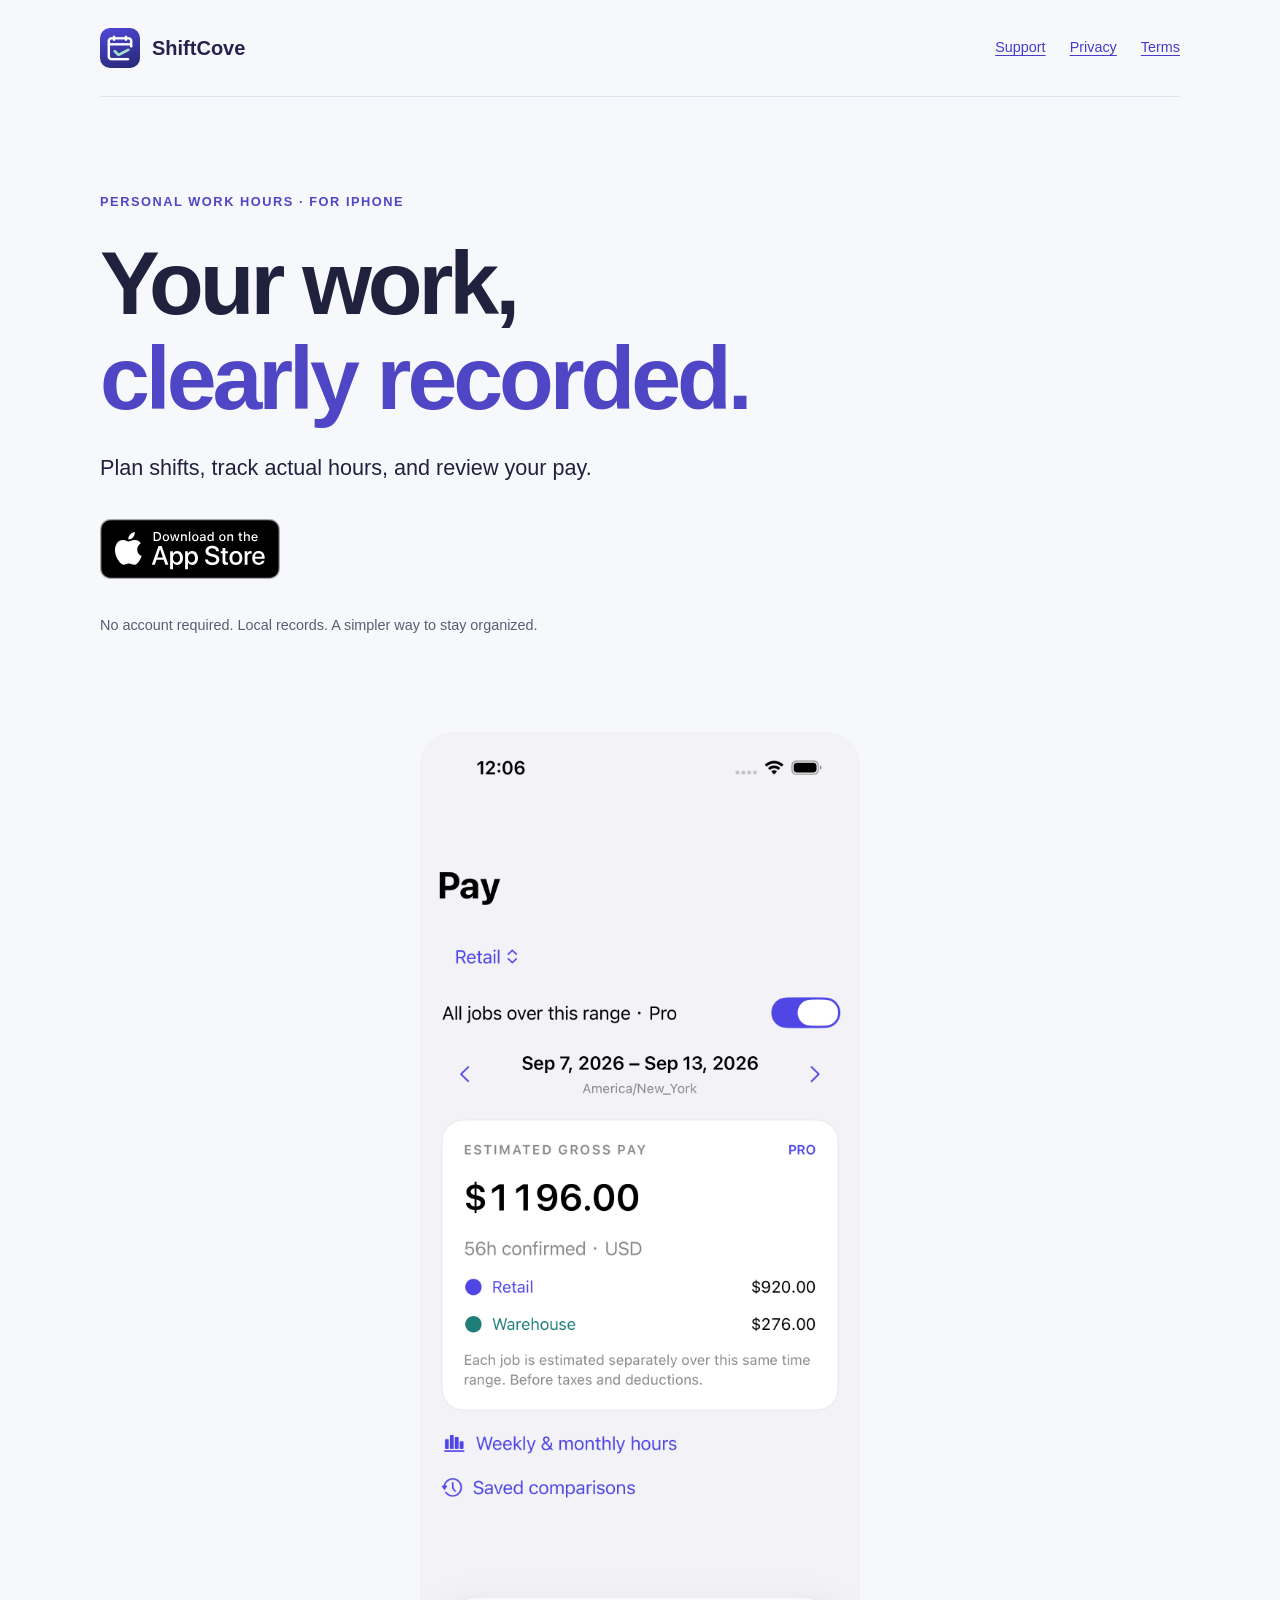
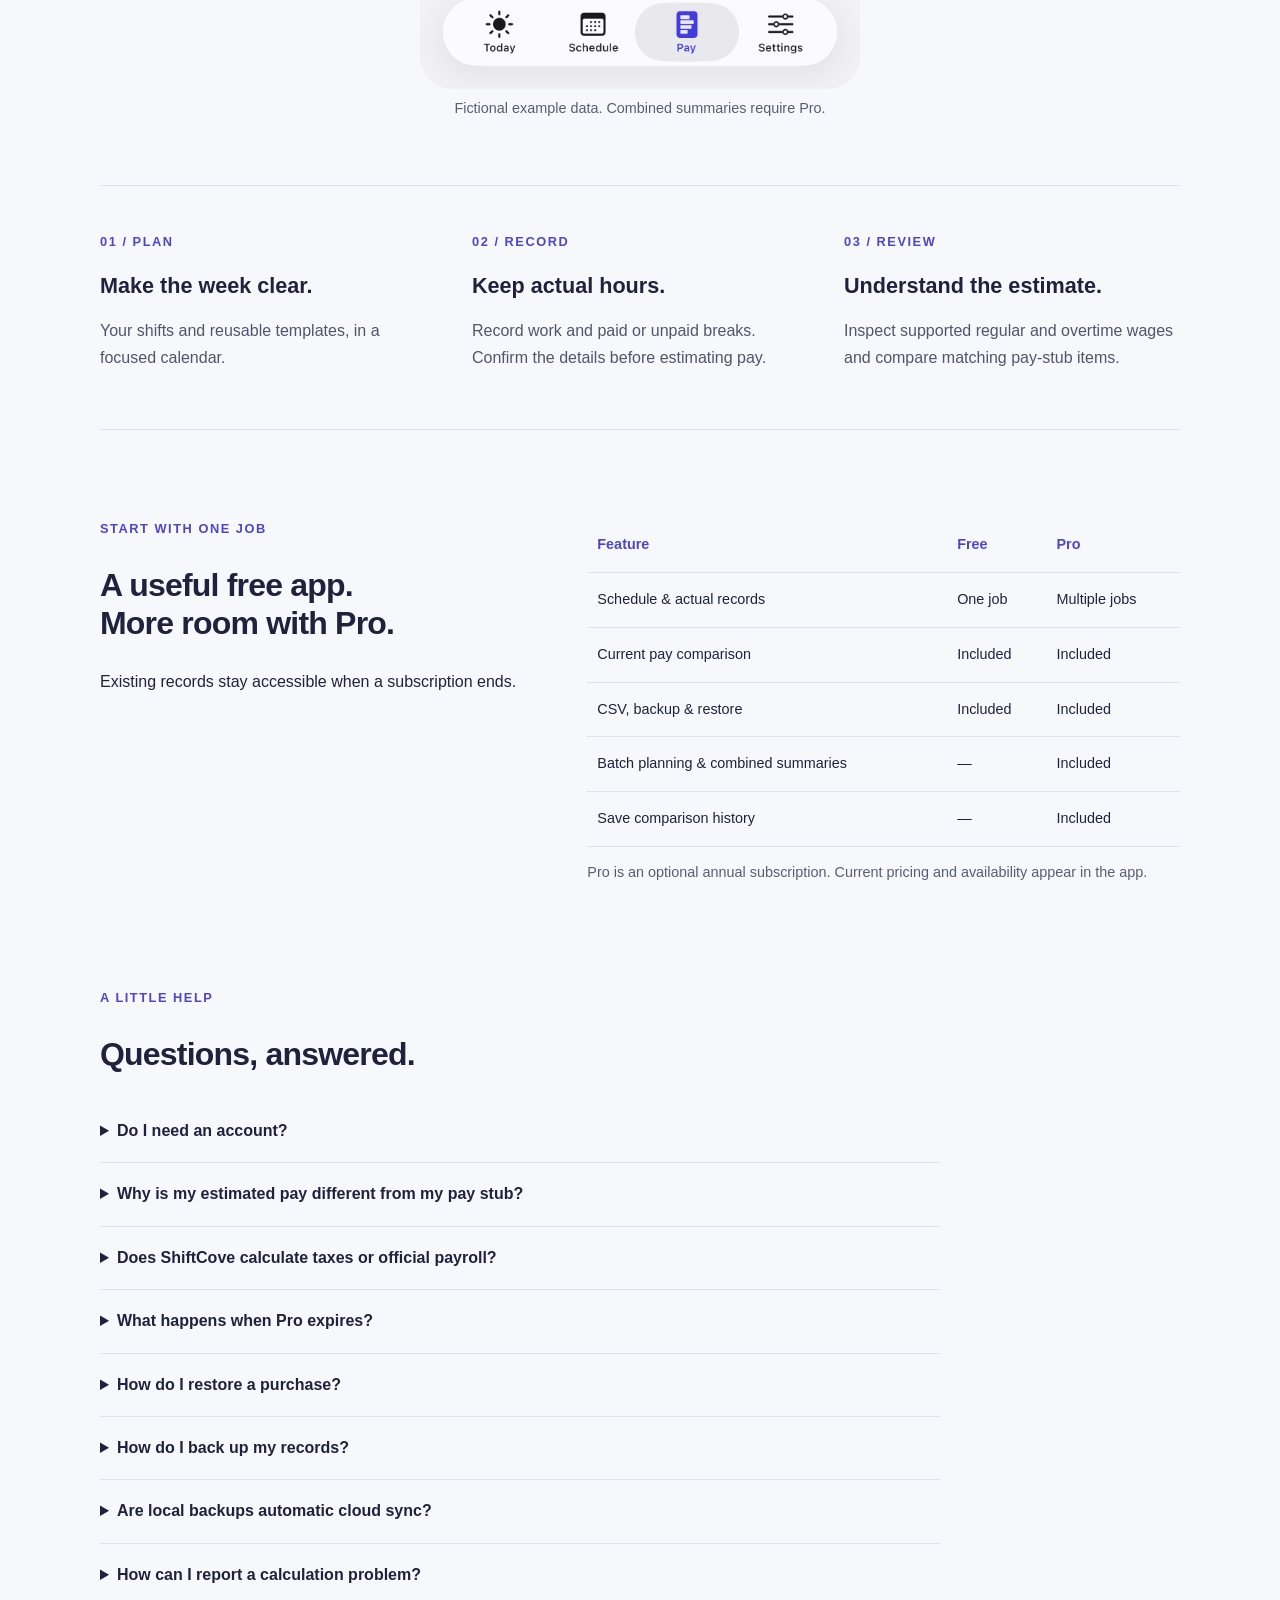
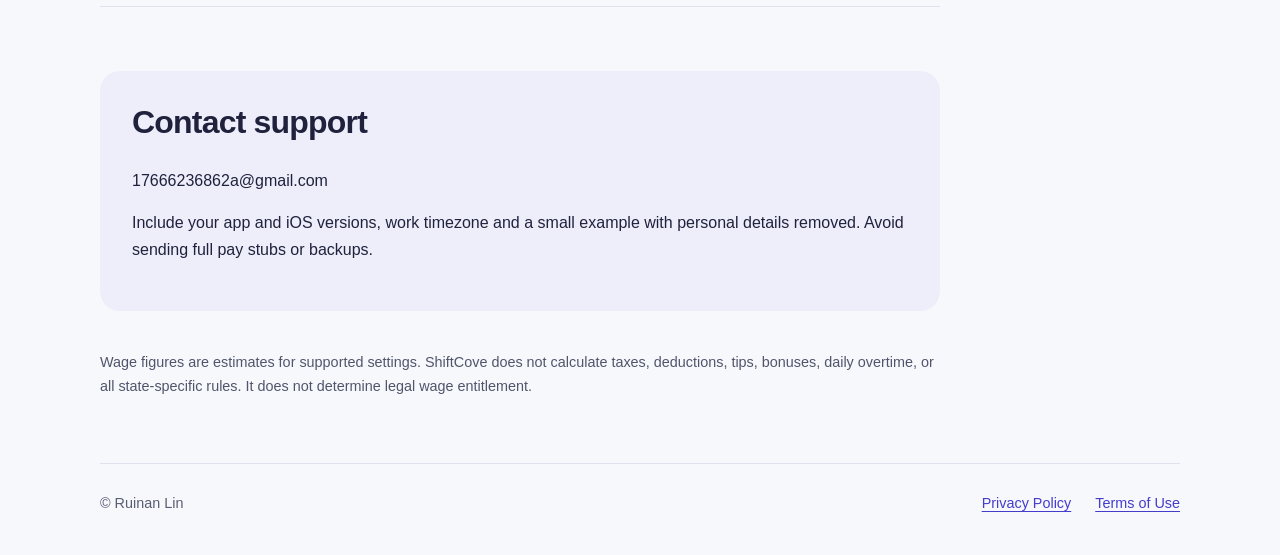
==== commit 0f48b15e: "Use Apple's official App Store badge linking to the app's canonical store URL" ====
--- a/index.html
+++ b/index.html
@@ -1,4 +1,4 @@
-<!doctype html><html lang="en"><head><meta charset="utf-8"><meta name="viewport" content="width=device-width, initial-scale=1"><title>ShiftCove — Your work, clearly recorded</title><meta name="description" content="Plan shifts, record actual hours, and review supported gross-pay estimates."><link rel="icon" href="icon.png"><link rel="stylesheet" href="style.css"></head><body><header><a class="brand" href="index.html"><img src="icon.png" alt="" width="40" height="40">ShiftCove</a><nav aria-label="Main"><a href="support.html">Support</a><a href="privacy.html">Privacy</a><a href="terms.html">Terms</a></nav></header><main><section class="hero"><div class="eyebrow">PERSONAL WORK HOURS · FOR IPHONE</div><h1>Your work,<br><em>clearly recorded.</em></h1><p class="lead">Plan shifts, track actual hours, and review your pay.</p><span class="release">Coming soon to the App Store</span><p class="quiet">No account required. Local records. A simpler way to stay organized.</p></section>
+<!doctype html><html lang="en"><head><meta charset="utf-8"><meta name="viewport" content="width=device-width, initial-scale=1"><title>ShiftCove — Your work, clearly recorded</title><meta name="description" content="Plan shifts, record actual hours, and review supported gross-pay estimates."><link rel="icon" href="icon.png"><link rel="stylesheet" href="style.css"></head><body><header><a class="brand" href="index.html"><img src="icon.png" alt="" width="40" height="40">ShiftCove</a><nav aria-label="Main"><a href="support.html">Support</a><a href="privacy.html">Privacy</a><a href="terms.html">Terms</a></nav></header><main><section class="hero"><div class="eyebrow">PERSONAL WORK HOURS · FOR IPHONE</div><h1>Your work,<br><em>clearly recorded.</em></h1><p class="lead">Plan shifts, track actual hours, and review your pay.</p><a class="app-store" href="https://apps.apple.com/app/id6810995644" aria-label="Download ShiftCove on the App Store"><img src="app-store-badge.svg" alt="Download on the App Store" width="180" loading="lazy"></a><p class="quiet">No account required. Local records. A simpler way to stay organized.</p></section>
 <figure class="app-screen"><img src="app-overview.png" alt="ShiftCove Today with confirmed hours and estimated gross pay" width="440" loading="lazy"><figcaption>Fictional example data. Combined summaries require Pro.</figcaption></figure><section class="features" aria-label="Core tools"><article><span>01 / PLAN</span><h2>Make the week clear.</h2><p>Your shifts and reusable templates, in a focused calendar.</p></article><article><span>02 / RECORD</span><h2>Keep actual hours.</h2><p>Record work and paid or unpaid breaks. Confirm the details before estimating pay.</p></article><article><span>03 / REVIEW</span><h2>Understand the estimate.</h2><p>Inspect supported regular and overtime wages and compare matching pay-stub items.</p></article></section>
 <section class="plans"><div><div class="eyebrow">START WITH ONE JOB</div><h2>A useful free app.<br>More room with Pro.</h2><p>Existing records stay accessible when a subscription ends.</p></div><div class="table-wrap"><table><thead><tr><th scope="col">Feature</th><th scope="col">Free</th><th scope="col">Pro</th></tr></thead><tbody><tr><th scope="row">Schedule & actual records</th><td>One job</td><td>Multiple jobs</td></tr><tr><th scope="row">Current pay comparison</th><td>Included</td><td>Included</td></tr><tr><th scope="row">CSV, backup & restore</th><td>Included</td><td>Included</td></tr><tr><th scope="row">Batch planning & combined summaries</th><td>—</td><td>Included</td></tr><tr><th scope="row">Save comparison history</th><td>—</td><td>Included</td></tr></tbody></table><p class="quiet">Pro is an optional annual subscription. Current pricing and availability appear in the app.</p></div></section>
 <section id="support"><div class="eyebrow">A LITTLE HELP</div><h2>Questions, answered.</h2><details><summary>Do I need an account?</summary><p>No. ShiftCove does not require an account to keep work records.</p></details><details><summary>Why is my estimated pay different from my pay stub?</summary><p>Check that the job, period, time entries, unpaid breaks, rate, and overtime settings match. Compare the same regular-and-overtime gross wage items, not take-home pay or a gross total containing unsupported bonuses, tips, or other payments.</p></details><details><summary>Does ShiftCove calculate taxes or official payroll?</summary><p>No. It provides estimates for the supported settings you enter. It does not calculate taxes, deductions, or all state-specific rules.</p></details><details><summary>What happens when Pro expires?</summary><p>Your existing work records and saved comparisons remain available. You can continue using one primary job with the free tools. Adding records for other jobs and creating new Pro-only summaries require Pro.</p></details><details><summary>How do I restore a purchase?</summary><p>Open Settings, then choose Restore Purchases. Use the Apple Account that made the purchase. If the purchase cannot be verified, check your App Store subscription status and contact support.</p></details><details><summary>How do I back up my records?</summary><p>Open Settings and create a backup file. Store it in a location you trust. CSV exports are readable reports; use the backup format for restoring complete app data.</p></details><details><summary>Are local backups automatic cloud sync?</summary><p>No. ShiftCove does not provide automatic cross-device cloud sync. System device backups and files you save to a cloud drive are separate.</p></details><details><summary>How can I report a calculation problem?</summary><p>Contact 17666236862a@gmail.com with the app version, iOS version, timezone, selected rule, and a small example with personal details removed. Do not email a complete pay stub or full backup unless necessary and you understand what information it contains.</p></details></section><section class="contact"><h2>Contact support</h2><p>17666236862a@gmail.com</p><p>Include your app and iOS versions, work timezone and a small example with personal details removed. Avoid sending full pay stubs or backups.</p></section><aside class="notice">Wage figures are estimates for supported settings. ShiftCove does not calculate taxes, deductions, tips, bonuses, daily overtime, or all state-specific rules. It does not determine legal wage entitlement.</aside></main><footer><span>© Ruinan Lin</span><a href="privacy.html">Privacy Policy</a><a href="terms.html">Terms of Use</a></footer></body></html>
--- a/style.css
+++ b/style.css
@@ -1,3 +1,3 @@
 *{box-sizing:border-box}html{font-family:-apple-system,BlinkMacSystemFont,"Segoe UI",sans-serif;font-size:16px;scroll-behavior:smooth}body{margin:0;background:#f7f8fc;color:#20223d;line-height:1.65}a{color:#453ccc;text-underline-offset:.2em}a:focus-visible,summary:focus-visible{outline:3px solid #167d77;outline-offset:6px}header,main,footer{width:min(1080px,calc(100% - 48px));margin-inline:auto}header{display:flex;justify-content:space-between;align-items:center;gap:24px;padding:28px 0;border-bottom:1px solid #e0e2ed}nav{display:flex;gap:24px;font-size:.9rem}.brand{display:flex;align-items:center;gap:12px;text-decoration:none;color:#24234d;font-weight:700;font-size:1.25rem}.brand img{border-radius:10px}.hero{padding:94px 0 80px;max-width:840px}.eyebrow,article>span{font-size:.8rem;letter-spacing:.12em;font-weight:700;color:#4f46c5}h1{font-size:clamp(2.8rem,7vw,5.7rem);line-height:1.06;letter-spacing:-.045em;font-weight:650;margin:24px 0}h1 em{font-style:normal;color:#4f46c5}.lead{font-size:1.35rem;max-width:580px}.release{display:inline-block;border:1px solid #d3d5e7;border-radius:12px;padding:12px 20px;margin:12px 0;color:#393969}.quiet{font-size:.9rem;color:#595d73}.features{display:grid;grid-template-columns:repeat(3,1fr);border-top:1px solid #dfe2ed;border-bottom:1px solid #dfe2ed;gap:36px;padding:42px 0}.features h2{font-size:1.35rem;line-height:1.3}.features p{color:#50556b}.plans{display:grid;grid-template-columns:1fr 1.4fr;gap:64px;padding:88px 0}.plans h2,#support h2,.contact h2{font-size:2rem;line-height:1.2;letter-spacing:-.025em}.table-wrap{overflow:auto}table{width:100%;border-collapse:collapse;font-size:.9rem;text-align:left}th,td{padding:15px 10px;border-bottom:1px solid #dfe2ed}thead{color:#4f46c5}tbody th{font-weight:500}#support{padding:0 0 64px;max-width:840px}details{border-bottom:1px solid #dfe2ed;padding:18px 0}summary{cursor:pointer;font-weight:600}details p{color:#50556b;max-width:760px}.contact{background:#edeefa;padding:32px;border-radius:20px;max-width:840px}.contact h2{margin-top:0}.notice{font-size:.9rem;color:#50556b;margin:40px 0 64px;max-width:840px}.legal{max-width:780px;padding:64px 0}.legal h1{font-size:3rem;margin:0 0 40px}.legal p{margin-bottom:28px;overflow-wrap:anywhere}footer{display:flex;gap:24px;flex-wrap:wrap;padding:28px 0 40px;border-top:1px solid #dfe2ed;font-size:.9rem;color:#595d73}footer span{margin-right:auto}@media(max-width:720px){header{align-items:flex-start;flex-direction:column;gap:18px}.hero{padding:56px 0}.features,.plans{grid-template-columns:1fr;gap:24px}.plans{padding:56px 0}.features{padding:28px 0;gap:12px}.features article{padding:10px 0}.contact{padding:24px}.legal{padding:40px 0}.legal h1{font-size:2.5rem}}@media(prefers-reduced-motion:reduce){html{scroll-behavior:auto}}
 .app-screen{margin:0 auto 64px;text-align:center}.app-screen img{max-width:min(100%,440px);height:auto;border-radius:32px}.app-screen figcaption{font-size:.9rem;color:#595d73}
-
+.app-store{display:inline-block;margin:12px 0}.app-store img{display:block;width:180px;height:auto}
